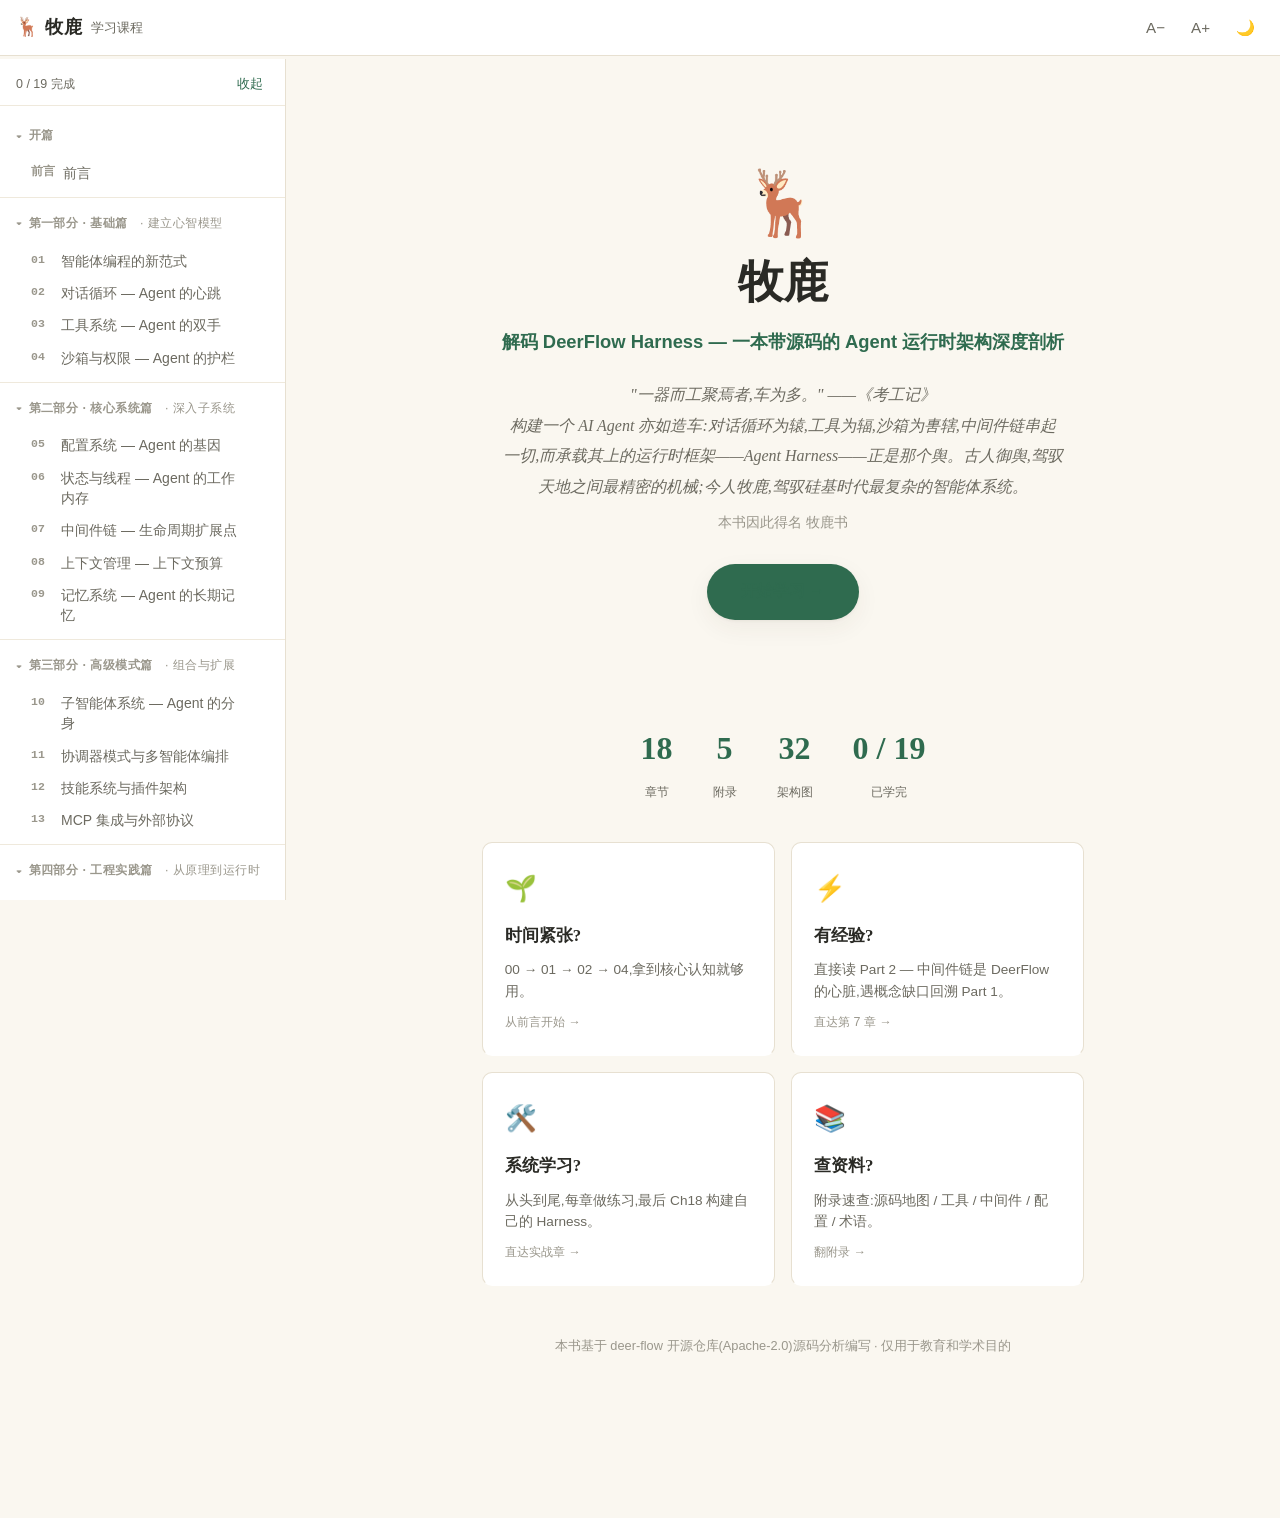
==== site/index.html @ 01003fe4 "牧鹿书:解码 DeerFlow Harness(源码版)初始化 一本带源码的 Agent 运行时架构深度剖析,附零构建课程站点。  - 正文:前言 + 4 部分 18 章 + 5 附录(附录为源码地图" ====
<!DOCTYPE html>
<html lang="zh-CN" data-theme="light">
<head>
  <meta charset="UTF-8" />
  <meta name="viewport" content="width=device-width, initial-scale=1.0" />
  <title>牧鹿 · 解码 DeerFlow Harness — 学习课程</title>
  <meta name="description" content="一本带源码的 Agent 运行时架构深度剖析。把字节开源的 DeerFlow 一行行读给你看。" />
  <meta name="color-scheme" content="light dark" />

  <!-- highlight.js 主题(随主题切换) -->
  <link id="hlTheme" rel="stylesheet" href="assets/vendor/highlight-github.min.css" />
  <!-- 设计系统 -->
  <link rel="stylesheet" href="assets/style.css" />

  <!-- vendored 库(本地,可离线) -->
  <script src="assets/vendor/marked.min.js"></script>
  <script src="assets/vendor/highlight.min.js"></script>
  <script src="assets/vendor/mermaid.min.js"></script>
</head>
<body>
  <div id="app">
    <header class="topbar">
      <button class="icon-btn" id="menuToggle" aria-label="目录" title="目录">☰</button>
      <a class="brand" href="#/" title="返回封面">🦌 <span class="brand-text">牧鹿</span></a>
      <span class="topbar-title" id="topbarTitle">学习课程</span>
      <span class="topbar-spacer"></span>
      <button class="icon-btn" id="fontDec" title="缩小字号" aria-label="缩小字号">A−</button>
      <button class="icon-btn" id="fontInc" title="放大字号" aria-label="放大字号">A+</button>
      <button class="icon-btn" id="themeToggle" title="切换深色/浅色" aria-label="切换主题">🌙</button>
    </header>
    <div class="progress-bar" aria-hidden="true"><div id="readProgress"></div></div>

    <div class="layout">
      <aside class="sidebar" id="sidebar" aria-label="课程目录">
        <div class="sidebar-inner">
          <div class="sidebar-head">
            <span class="sidebar-progress" id="sidebarProgress">0 / 18</span>
            <button class="link-btn" id="collapseAll" title="展开/收起全部">收起</button>
          </div>
          <nav id="sidebarNav"></nav>
        </div>
      </aside>
      <div class="sidebar-backdrop" id="sidebarBackdrop"></div>

      <main class="content" id="content" tabindex="-1">
        <div class="loading">加载中…</div>
      </main>

      <aside class="outline" id="outline" aria-label="本页大纲"></aside>
    </div>
  </div>

  <script src="assets/app.js"></script>
</body>
</html>
---- site/assets/vendor/highlight-github.min.css ----
pre code.hljs{display:block;overflow-x:auto;padding:1em}code.hljs{padding:3px 5px}/*!
  Theme: GitHub
  Description: Light theme as seen on github.com
  Author: github.com
  Maintainer: @Hirse
  Updated: 2021-05-15

  Outdated base version: https://github.com/primer/github-syntax-light
  Current colors taken from GitHub's CSS
*/.hljs{color:#24292e;background:#fff}.hljs-doctag,.hljs-keyword,.hljs-meta .hljs-keyword,.hljs-template-tag,.hljs-template-variable,.hljs-type,.hljs-variable.language_{color:#d73a49}.hljs-title,.hljs-title.class_,.hljs-title.class_.inherited__,.hljs-title.function_{color:#6f42c1}.hljs-attr,.hljs-attribute,.hljs-literal,.hljs-meta,.hljs-number,.hljs-operator,.hljs-selector-attr,.hljs-selector-class,.hljs-selector-id,.hljs-variable{color:#005cc5}.hljs-meta .hljs-string,.hljs-regexp,.hljs-string{color:#032f62}.hljs-built_in,.hljs-symbol{color:#e36209}.hljs-code,.hljs-comment,.hljs-formula{color:#6a737d}.hljs-name,.hljs-quote,.hljs-selector-pseudo,.hljs-selector-tag{color:#22863a}.hljs-subst{color:#24292e}.hljs-section{color:#005cc5;font-weight:700}.hljs-bullet{color:#735c0f}.hljs-emphasis{color:#24292e;font-style:italic}.hljs-strong{color:#24292e;font-weight:700}.hljs-addition{color:#22863a;background-color:#f0fff4}.hljs-deletion{color:#b31d28;background-color:#ffeef0}
---- site/assets/style.css ----
/* ==========================================================================
   牧鹿学习课程 — 设计系统
   主题:森林绿 + 暖纸(亮) / 深炭 + 鹿角绿(暗)
   ========================================================================== */

:root {
  /* 字号缩放(顶栏 A−/A+ 调) */
  --font-scale: 1;
  --font-base: calc(16px * var(--font-scale));

  /* 衬线标题 / 无衬线正文 / 等宽代码 */
  --font-serif: "Noto Serif SC", "Source Han Serif SC", "Songti SC", Georgia, "Times New Roman", serif;
  --font-sans: -apple-system, BlinkMacSystemFont, "Segoe UI", "PingFang SC",
    "Noto Sans SC", "Microsoft YaHei", "Hiragino Sans GB", sans-serif;
  --font-mono: "JetBrains Mono", "SF Mono", "Cascadia Code", Menlo, Consolas,
    "Liberation Mono", monospace;

  --sidebar-w: 286px;
  --outline-w: 232px;
  --topbar-h: 56px;
  --content-max: 820px;
  --radius: 10px;
  --radius-sm: 6px;
}

/* 亮色(牧鹿:暖纸 + 森林绿) */
[data-theme="light"] {
  --bg: #faf7f0;
  --bg-elev: #ffffff;
  --bg-soft: #f3eee3;
  --fg: #2a2a25;
  --fg-muted: #6c6a60;
  --fg-faint: #9a978c;
  --border: #e7e0d1;
  --border-soft: #efe9dc;
  --primary: #2f6b4f;
  --primary-soft: #e6f0ea;
  --primary-fg: #ffffff;
  --accent: #b8853a;
  --link: #2f6b4f;
  --link-hover: #1f5238;
  --code-bg: #f6f2e8;
  --code-border: #e3dccd;
  --shadow: 0 1px 3px rgba(60, 50, 30, 0.06), 0 8px 24px rgba(60, 50, 30, 0.06);
  /* callout */
  --c-design-bg: #fdf6e8; --c-design-bd: #e8b955; --c-design-fg: #8a5a12; --c-design-ico: "💡";
  --c-xref-bg: #ecf3f8; --c-xref-bd: #5b9bd5; --c-xref-fg: #1f4e79; --c-xref-ico: "🔗";
  --c-stmt-bg: #f2f1ee; --c-stmt-bd: #a8a496; --c-stmt-fg: #555046; --c-stmt-ico: "📌";
  --c-quote-bg: #f5f1e8; --c-quote-bd: #c9bfa6; --c-quote-fg: #6c6a60;
}

/* 暗色(深炭 + 鹿角绿) */
[data-theme="dark"] {
  --bg: #16191a;
  --bg-elev: #1f2422;
  --bg-soft: #262b29;
  --fg: #e7e4dc;
  --fg-muted: #a3a096;
  --fg-faint: #6e6b62;
  --border: #34393655;
  --border: #333834;
  --border-soft: #2a2e2c;
  --primary: #7fb392;
  --primary-soft: #1f2e28;
  --primary-fg: #0d100e;
  --accent: #d4a85a;
  --link: #7fb392;
  --link-hover: #9ec9ad;
  --code-bg: #16191a;
  --code-border: #2c322e;
  --shadow: 0 1px 3px rgba(0,0,0,0.3), 0 8px 28px rgba(0,0,0,0.25);
  --c-design-bg: #2a2415; --c-design-bd: #b8853a; --c-design-fg: #e0b876; --c-design-ico: "💡";
  --c-xref-bg: #16212c; --c-xref-bd: #4a7ea8; --c-xref-fg: #8fb8d8; --c-xref-ico: "🔗";
  --c-stmt-bg: #222220; --c-stmt-bd: #6c6a60; --c-stmt-fg: #b0ada2; --c-stmt-ico: "📌";
  --c-quote-bg: #1c201e; --c-quote-bd: #3d423e; --c-quote-fg: #a3a096;
}

* { box-sizing: border-box; }
html { scroll-behavior: smooth; }
html, body { height: 100%; margin: 0; }
body {
  font-family: var(--font-sans);
  font-size: var(--font-base);
  line-height: 1.8;
  color: var(--fg);
  background: var(--bg);
  -webkit-font-smoothing: antialiased;
  text-rendering: optimizeLegibility;
  transition: background 0.25s ease, color 0.25s ease;
}

/* ===== 顶栏 ===== */
.topbar {
  position: fixed; top: 0; left: 0; right: 0; height: var(--topbar-h); z-index: 50;
  display: flex; align-items: center; gap: 8px; padding: 0 16px;
  background: var(--bg-elev); border-bottom: 1px solid var(--border);
}
.brand {
  display: flex; align-items: center; gap: 6px;
  font-family: var(--font-serif); font-weight: 700; font-size: 1.15rem;
  color: var(--fg); text-decoration: none;
}
.brand-text { letter-spacing: 0.05em; }
.topbar-title {
  font-size: 0.82rem; color: var(--fg-muted); overflow: hidden; text-overflow: ellipsis;
  white-space: nowrap; max-width: 40vw;
}
.topbar-spacer { flex: 1; }
.icon-btn {
  display: inline-flex; align-items: center; justify-content: center;
  min-width: 34px; height: 34px; padding: 0 8px;
  border: 1px solid transparent; border-radius: var(--radius-sm);
  background: transparent; color: var(--fg-muted); cursor: pointer;
  font-size: 0.95rem; transition: all 0.15s ease;
}
.icon-btn:hover { background: var(--bg-soft); color: var(--fg); }
.link-btn {
  background: none; border: none; color: var(--link); cursor: pointer;
  font-size: 0.8rem; padding: 2px 6px; border-radius: 4px;
}
.link-btn:hover { background: var(--primary-soft); }

/* 顶部阅读进度条 */
.progress-bar { position: fixed; top: var(--topbar-h); left: 0; right: 0; height: 3px; background: transparent; z-index: 49; }
#readProgress { height: 100%; width: 0; background: var(--primary); transition: width 0.1s linear; }

/* ===== 布局 ===== */
.layout { display: flex; align-items: flex-start; margin-top: calc(var(--topbar-h) + 3px); min-height: calc(100vh - var(--topbar-h) - 3px); }

/* ===== 侧栏 ===== */
.sidebar {
  position: sticky; top: calc(var(--topbar-h) + 3px);
  width: var(--sidebar-w); height: calc(100vh - var(--topbar-h) - 3px);
  overflow-y: auto; flex-shrink: 0;
  background: var(--bg-elev); border-right: 1px solid var(--border);
  padding: 14px 0 60px;
}
.sidebar-head {
  display: flex; align-items: center; justify-content: space-between;
  padding: 0 16px 10px; margin-bottom: 4px; border-bottom: 1px solid var(--border-soft);
}
.sidebar-progress {
  font-size: 0.78rem; color: var(--fg-muted); font-variant-numeric: tabular-nums;
}
.nav-group { padding: 6px 0; border-bottom: 1px solid var(--border-soft); }
.nav-group-title {
  display: flex; align-items: center; gap: 6px;
  padding: 8px 16px; font-size: 0.78rem; font-weight: 700; letter-spacing: 0.04em;
  color: var(--fg-faint); text-transform: none; cursor: pointer; user-select: none;
}
.nav-group-title .chev { transition: transform 0.2s ease; font-size: 0.7rem; }
.nav-group.collapsed .chev { transform: rotate(-90deg); }
.nav-group.collapsed .nav-items { display: none; }
.nav-items { padding: 2px 0; }
.nav-item {
  display: flex; align-items: flex-start; gap: 8px;
  padding: 6px 16px 6px 28px; text-decoration: none; color: var(--fg-muted);
  font-size: 0.875rem; line-height: 1.45; border-left: 3px solid transparent;
  transition: all 0.12s ease; position: relative;
}
.nav-item:hover { background: var(--bg-soft); color: var(--fg); }
.nav-item.active { color: var(--primary); border-left-color: var(--primary); background: var(--primary-soft); font-weight: 600; }
.nav-item .num {
  flex-shrink: 0; font-family: var(--font-mono); font-size: 0.72rem; font-weight: 700;
  color: var(--fg-faint); min-width: 22px; padding-top: 1px;
}
.nav-item.active .num { color: var(--primary); }
.nav-item .done {
  flex-shrink: 0; font-size: 0.8rem; color: var(--primary); visibility: hidden;
}
.nav-item.completed .done { visibility: visible; }
.nav-item .label { flex: 1; }

/* ===== 内容区 ===== */
.content {
  flex: 1; min-width: 0; padding: 40px 56px 120px;
  display: flex; justify-content: center;
}
.content > .doc { width: 100%; max-width: var(--content-max); }
.loading { color: var(--fg-muted); padding: 60px 0; text-align: center; }

/* 章节标题区 */
.chapter-eyebrow {
  font-size: 0.82rem; font-weight: 700; letter-spacing: 0.06em; color: var(--primary);
  margin-bottom: 8px; text-transform: none;
}
.content h1 {
  font-family: var(--font-serif); font-size: 2.1rem; line-height: 1.3; font-weight: 800;
  margin: 0 0 28px; color: var(--fg); letter-spacing: -0.01em;
  padding-bottom: 18px; border-bottom: 2px solid var(--border);
}
.content h2 {
  font-family: var(--font-serif); font-size: 1.5rem; font-weight: 700;
  margin: 48px 0 16px; padding-top: 8px; color: var(--fg);
  border-top: 1px solid var(--border-soft); padding-top: 28px; scroll-margin-top: 84px;
}
.content h3 { font-size: 1.2rem; font-weight: 700; margin: 32px 0 12px; color: var(--fg); scroll-margin-top: 84px; }
.content h4 { font-size: 1.02rem; font-weight: 700; margin: 24px 0 8px; color: var(--fg); scroll-margin-top: 84px; }
.content p { margin: 0 0 16px; }
.content a { color: var(--link); text-decoration: none; border-bottom: 1px solid transparent; transition: border-color 0.15s; }
.content a:hover { border-bottom-color: var(--link); color: var(--link-hover); }
.content strong { font-weight: 700; color: var(--fg); }
.content ul, .content ol { margin: 0 0 16px; padding-left: 1.5em; }
.content li { margin: 4px 0; }
.content li::marker { color: var(--primary); }
.content hr { border: none; border-top: 1px solid var(--border); margin: 36px 0; }

/* 行内代码 */
.content code { font-family: var(--font-mono); font-size: 0.86em; background: var(--code-bg);
  border: 1px solid var(--code-border); border-radius: 4px; padding: 0.1em 0.4em; color: var(--accent); }
/* 标题里的行内代码别加背景 */
.content h1 code, .content h2 code, .content h3 code { background: none; border: none; padding: 0; color: inherit; }

/* 代码块 + 源码徽标 */
.codeblock { margin: 22px 0; }
.code-caption {
  display: flex; align-items: center; gap: 8px;
  padding: 6px 12px; font-family: var(--font-mono); font-size: 0.76rem;
  background: var(--bg-soft); border: 1px solid var(--code-border); border-bottom: none;
  border-radius: var(--radius) var(--radius) 0 0; color: var(--fg-muted);
  overflow-x: auto; white-space: nowrap;
}
.code-caption .ico { flex-shrink: 0; }
.code-caption .path { color: var(--fg); }
.code-caption .lines {
  flex-shrink: 0; color: var(--primary); background: var(--primary-soft);
  padding: 1px 7px; border-radius: 10px; font-size: 0.72rem; font-weight: 600;
}
.content pre {
  margin: 0; padding: 16px 18px; overflow-x: auto;
  background: var(--code-bg); border: 1px solid var(--code-border);
  border-radius: 0 0 var(--radius) var(--radius);
}
.content pre:not(.has-caption) { border-radius: var(--radius); }
.content pre code {
  font-family: var(--font-mono); font-size: 0.82em; line-height: 1.65;
  background: none; border: none; padding: 0; color: var(--fg);
  white-space: pre;
}
.codeblock pre { border-radius: 0 0 var(--radius) var(--radius); }

/* mermaid */
.content .mermaid { display: flex; justify-content: center; align-items: center;
  padding: 24px 12px; margin: 22px 0; background: var(--bg-elev);
  border: 1px solid var(--border); border-radius: var(--radius); overflow-x: auto; }
.content .mermaid svg { max-width: 100%; height: auto; }
.content .mermaid-error { color: var(--c-design-fg); font-family: var(--font-mono); font-size: 0.8rem; padding: 16px; }

/* ===== Callout 提示框 ===== */
.content blockquote {
  margin: 20px 0; padding: 14px 18px 14px 48px; border-radius: var(--radius-sm);
  border-left: 4px solid var(--c-quote-bd); background: var(--c-quote-bg); color: var(--c-quote-fg);
  position: relative;
}
.content blockquote p:first-child { margin-top: 0; }
.content blockquote p:last-child { margin-bottom: 0; }
.content blockquote.callout { padding-left: 52px; }
.content blockquote.callout::before {
  position: absolute; left: 16px; top: 14px; font-size: 1.1rem; content: var(--ico);
}
.content blockquote.callout-design { --ico: var(--c-design-ico); border-left-color: var(--c-design-bd); background: var(--c-design-bg); color: var(--c-design-fg); }
.content blockquote.callout-xref   { --ico: var(--c-xref-ico);   border-left-color: var(--c-xref-bd);   background: var(--c-xref-bg);   color: var(--c-xref-fg); }
.content blockquote.callout-stmt   { --ico: var(--c-stmt-ico);   border-left-color: var(--c-stmt-bd);   background: var(--c-stmt-bg);   color: var(--c-stmt-fg); }
.content blockquote.callout > p:first-child strong:first-child { font-size: 0.82em; letter-spacing: 0.03em; }

/* ===== 表格 ===== */
.table-wrap { overflow-x: auto; margin: 22px 0; border: 1px solid var(--border); border-radius: var(--radius); }
.content table { width: 100%; border-collapse: collapse; font-size: 0.9rem; }
.content thead { background: var(--bg-soft); }
.content th, .content td { padding: 9px 14px; text-align: left; border-bottom: 1px solid var(--border-soft); vertical-align: top; }
.content th { font-weight: 700; color: var(--fg); white-space: nowrap; }
.content tbody tr:nth-child(even) { background: var(--bg-soft); }
.content tbody tr:last-child td { border-bottom: none; }
.content td code { white-space: nowrap; }

/* ===== 底部导航 ===== */
.chapter-foot {
  display: flex; align-items: stretch; gap: 12px; margin-top: 64px;
  padding-top: 28px; border-top: 2px solid var(--border);
}
.foot-nav {
  flex: 1; padding: 14px 16px; border: 1px solid var(--border); border-radius: var(--radius);
  text-decoration: none; color: var(--fg-muted); transition: all 0.15s; min-width: 0;
}
.foot-nav:hover { border-color: var(--primary); background: var(--primary-soft); }
.foot-nav .lbl { font-size: 0.74rem; color: var(--fg-faint); display: block; }
.foot-nav .ttl { font-size: 0.92rem; color: var(--fg); font-weight: 600; overflow: hidden; text-overflow: ellipsis; white-space: nowrap; }
.foot-nav.next { text-align: right; }
.foot-complete {
  display: flex; flex-direction: column; align-items: center; justify-content: center; gap: 4px;
  padding: 0 18px; border: 1px solid var(--border); border-radius: var(--radius);
  background: var(--bg-soft); cursor: pointer; min-width: 96px;
}
.foot-complete .check { font-size: 1.3rem; color: var(--fg-faint); }
.foot-complete.done { background: var(--primary-soft); border-color: var(--primary); }
.foot-complete.done .check { color: var(--primary); }
.foot-complete .lbl { font-size: 0.72rem; color: var(--fg-muted); }

/* ===== 右侧大纲 ===== */
.outline {
  position: sticky; top: calc(var(--topbar-h) + 3px);
  width: var(--outline-w); height: calc(100vh - var(--topbar-h) - 3px);
  overflow-y: auto; flex-shrink: 0; padding: 40px 20px 60px;
}
.outline-title { font-size: 0.74rem; font-weight: 700; letter-spacing: 0.06em; color: var(--fg-faint); margin: 0 0 12px; text-transform: uppercase; }
.outline a { display: block; padding: 4px 0 4px 12px; font-size: 0.8rem; color: var(--fg-muted); text-decoration: none; border-left: 2px solid transparent; line-height: 1.4; }
.outline a:hover { color: var(--fg); }
.outline a.active { color: var(--primary); border-left-color: var(--primary); font-weight: 600; }
.outline a.lvl3 { padding-left: 24px; font-size: 0.76rem; }
.outline a.lvl4 { padding-left: 36px; font-size: 0.74rem; color: var(--fg-faint); }

/* ==========================================================================
   封面页
   ========================================================================== */
.cover { max-width: 920px; margin: 0 auto; padding: 24px 0; }
.cover-hero { text-align: center; padding: 48px 20px 56px; }
.cover-hero .deer { font-size: 4rem; line-height: 1; margin-bottom: 18px; }
.cover-hero h1 {
  font-family: var(--font-serif); font-size: 2.8rem; font-weight: 800; margin: 0 0 14px;
  color: var(--fg); letter-spacing: -0.01em; border: none; padding: 0;
}
.cover-hero .subtitle { font-size: 1.15rem; color: var(--primary); font-weight: 600; margin-bottom: 22px; }
.cover-hero .quote {
  font-family: var(--font-serif); font-size: 1rem; color: var(--fg-muted);
  max-width: 560px; margin: 0 auto; line-height: 1.9; font-style: italic;
}
.cover-hero .quote cite { display: block; margin-top: 8px; font-style: normal; font-size: 0.85rem; color: var(--fg-faint); }
.cover-cta { text-align: center; margin: 28px 0 8px; }
.btn-primary {
  display: inline-block; padding: 13px 34px; background: var(--primary); color: var(--primary-fg);
  border: none; border-radius: 999px; font-size: 1rem; font-weight: 600; cursor: pointer;
  text-decoration: none; transition: transform 0.12s, box-shadow 0.12s; box-shadow: var(--shadow);
}
.btn-primary:hover { transform: translateY(-2px); color: var(--primary-fg); }
.cover-stats { display: flex; justify-content: center; gap: 40px; margin: 36px 0; flex-wrap: wrap; }
.stat { text-align: center; }
.stat .num { font-family: var(--font-serif); font-size: 2rem; font-weight: 800; color: var(--primary); display: block; }
.stat .lbl { font-size: 0.78rem; color: var(--fg-muted); }
.cover-features { display: grid; grid-template-columns: repeat(auto-fit, minmax(220px, 1fr)); gap: 16px; margin: 32px 0; }
.feature-card {
  padding: 22px 22px; background: var(--bg-elev); border: 1px solid var(--border);
  border-radius: var(--radius); transition: transform 0.12s, box-shadow 0.12s; text-decoration: none; color: var(--fg);
}
.feature-card:hover { transform: translateY(-3px); box-shadow: var(--shadow); border-color: var(--primary); }
.feature-card .emoji { font-size: 1.6rem; display: block; margin-bottom: 10px; }
.feature-card h3 { margin: 0 0 8px; font-size: 1.05rem; font-family: var(--font-serif); }
.feature-card p { margin: 0; font-size: 0.85rem; color: var(--fg-muted); line-height: 1.6; }
.feature-card .target { font-size: 0.78rem; color: var(--fg-faint); margin-top: 8px; display: block; }

/* ==========================================================================
   响应式
   ========================================================================== */
@media (max-width: 1280px) {
  .outline { display: none; }
}
@media (max-width: 960px) {
  :root { --font-base: calc(15px * var(--font-scale)); }
  .sidebar {
    position: fixed; top: var(--topbar-h); left: 0; bottom: 0; height: auto;
    z-index: 45; transform: translateX(-100%); transition: transform 0.25s ease;
    box-shadow: var(--shadow);
  }
  .sidebar.open { transform: translateX(0); }
  .sidebar-backdrop {
    display: none; position: fixed; inset: var(--topbar-h) 0 0 0; background: rgba(0,0,0,0.4); z-index: 44;
  }
  .sidebar-backdrop.show { display: block; }
  .content { padding: 28px 20px 100px; }
  .topbar-title { display: none; }
  #menuToggle { display: inline-flex; }
}
@media (min-width: 961px) {
  #menuToggle { display: none; }
  .sidebar-backdrop { display: none; }
}
/* 小屏字号按钮也藏一点 */
@media (max-width: 520px) {
  #fontDec, #fontInc { display: none; }
  .content { padding: 22px 16px 80px; }
  .cover-hero h1 { font-size: 2.1rem; }
}

/* 滚动条 */
.sidebar::-webkit-scrollbar, .outline::-webkit-scrollbar, .content pre::-webkit-scrollbar { width: 8px; height: 8px; }
.sidebar::-webkit-scrollbar-thumb, .outline::-webkit-scrollbar-thumb, .content pre::-webkit-scrollbar-thumb { background: var(--border); border-radius: 4px; }
.sidebar::-webkit-scrollbar-track, .outline::-webkit-scrollbar-track { background: transparent; }

/* 选中文本 */
::selection { background: var(--primary-soft); color: var(--primary); }
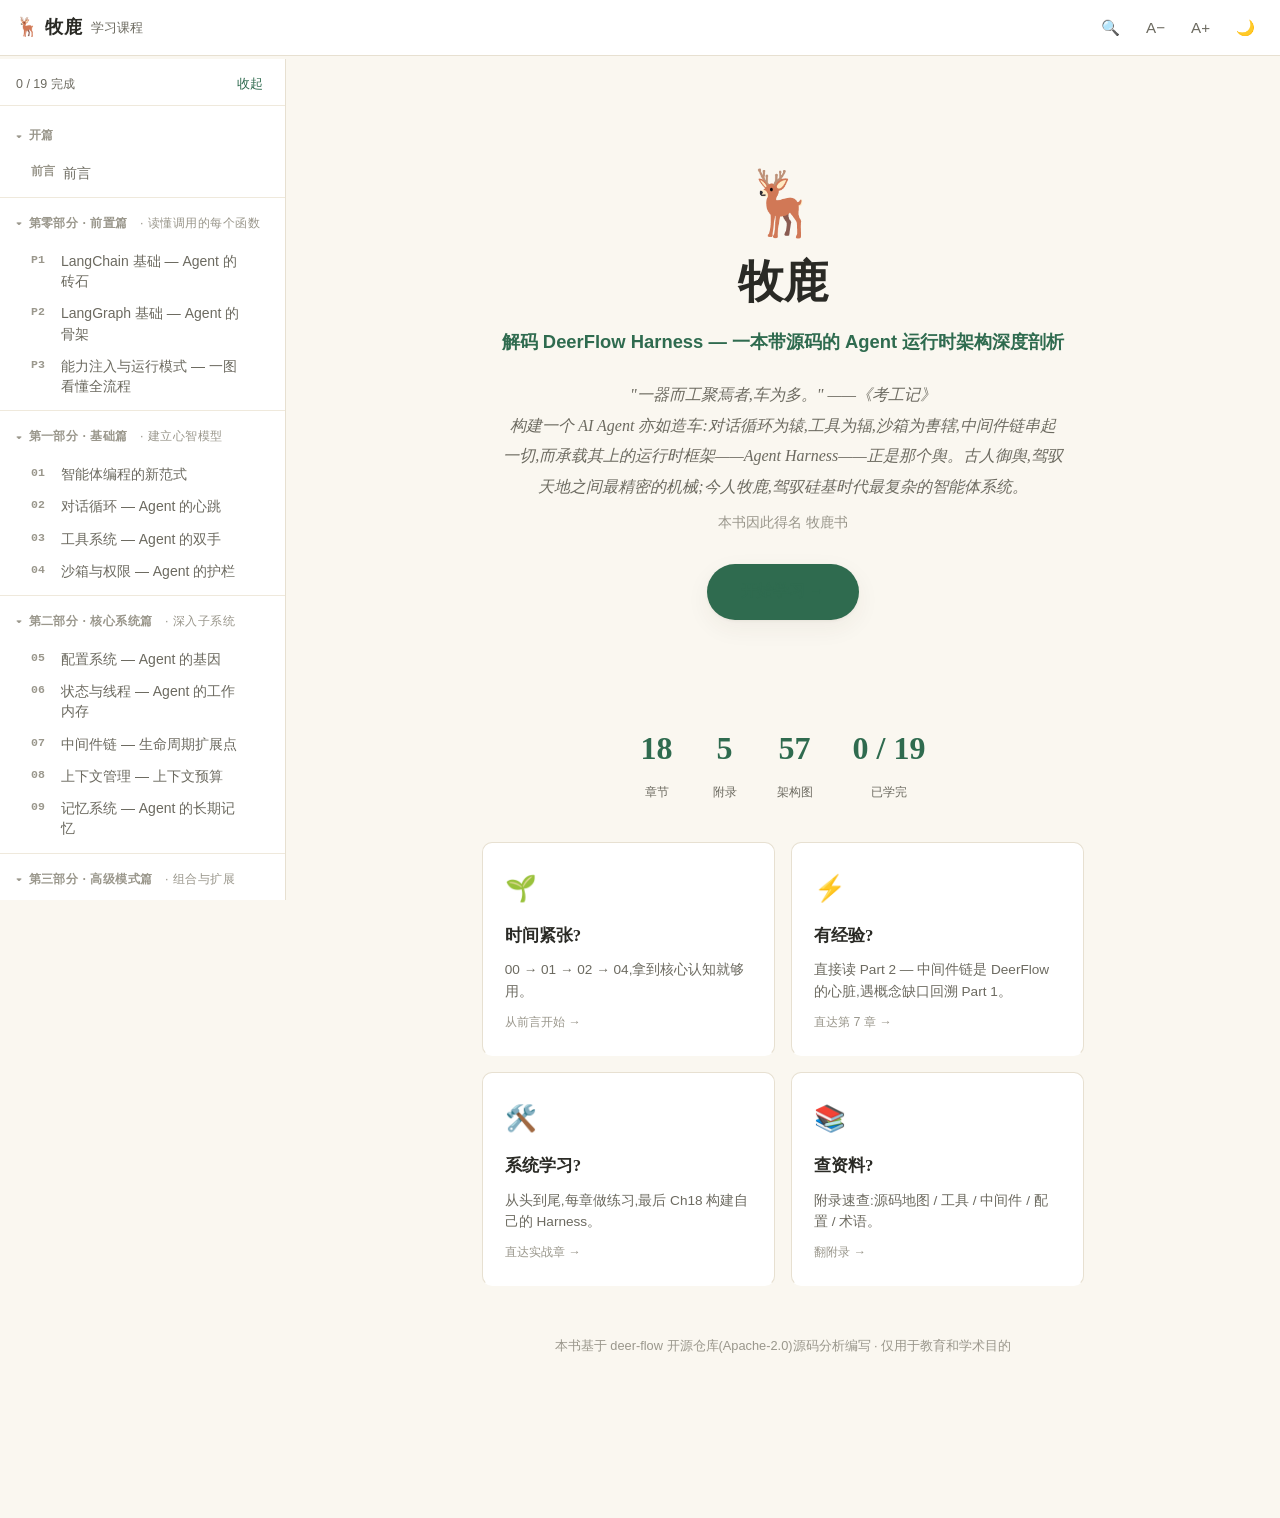
==== commit bd1d5583: "docs(book): add full-text search Add a 🔍 button in the topbar (Ctrl/Cmd+K and / shortcuts) opening a" ====
--- a/site/index.html
+++ b/site/index.html
@@ -24,6 +24,7 @@
       <a class="brand" href="#/" title="返回封面">🦌 <span class="brand-text">牧鹿</span></a>
       <span class="topbar-title" id="topbarTitle">学习课程</span>
       <span class="topbar-spacer"></span>
+      <button class="icon-btn" id="searchBtn" title="搜索 (Ctrl+K)" aria-label="搜索">🔍</button>
       <button class="icon-btn" id="fontDec" title="缩小字号" aria-label="缩小字号">A−</button>
       <button class="icon-btn" id="fontInc" title="放大字号" aria-label="放大字号">A+</button>
       <button class="icon-btn" id="themeToggle" title="切换深色/浅色" aria-label="切换主题">🌙</button>
--- a/site/assets/style.css
+++ b/site/assets/style.css
@@ -348,6 +348,65 @@
 .feature-card .target { font-size: 0.78rem; color: var(--fg-faint); margin-top: 8px; display: block; }
 
 /* ==========================================================================
+   搜索
+   ========================================================================== */
+.search-overlay {
+  position: fixed; inset: 0; z-index: 100;
+  background: rgba(20, 18, 12, 0.45);
+  display: none; align-items: flex-start; justify-content: center;
+  padding: 12vh 16px 24px;
+}
+.search-overlay.open { display: flex; }
+body.search-open { overflow: hidden; }
+.search-modal {
+  width: 100%; max-width: 640px;
+  background: var(--bg-elev); border: 1px solid var(--border);
+  border-radius: var(--radius); box-shadow: 0 20px 60px rgba(0,0,0,0.32);
+  overflow: hidden; max-height: 76vh; display: flex; flex-direction: column;
+}
+.search-box {
+  display: flex; align-items: center; gap: 10px;
+  padding: 12px 16px; border-bottom: 1px solid var(--border-soft);
+}
+.search-ico { font-size: 1.1rem; opacity: 0.7; }
+.search-input {
+  flex: 1; min-width: 0; border: none; outline: none; background: transparent;
+  font-family: var(--font-sans); font-size: 1rem; color: var(--fg);
+}
+.search-input::placeholder { color: var(--fg-faint); }
+.search-kbd {
+  flex-shrink: 0; font-family: var(--font-mono); font-size: 0.7rem; color: var(--fg-faint);
+  border: 1px solid var(--border); border-radius: 4px; padding: 1px 6px;
+}
+.search-results { overflow-y: auto; padding: 6px; }
+.search-result {
+  display: flex; align-items: flex-start; gap: 10px;
+  padding: 9px 12px; border-radius: var(--radius-sm); text-decoration: none;
+  color: var(--fg); cursor: pointer; border: 1px solid transparent;
+}
+.search-result:hover, .search-result.active { background: var(--primary-soft); }
+.search-result.active { border-color: var(--primary); }
+.sr-num {
+  flex-shrink: 0; font-family: var(--font-mono); font-size: 0.74rem; font-weight: 700;
+  color: var(--fg-faint); min-width: 22px; padding-top: 3px;
+}
+.sr-main { flex: 1; min-width: 0; }
+.sr-title { display: flex; align-items: center; gap: 8px; font-size: 0.9rem; font-weight: 600; }
+.sr-tag {
+  font-size: 0.62rem; font-weight: 700; color: var(--primary);
+  background: var(--primary-soft); border-radius: 8px; padding: 0 6px; line-height: 1.5;
+}
+.sr-snippet {
+  display: block; font-size: 0.78rem; color: var(--fg-muted); margin-top: 2px;
+  line-height: 1.5; word-break: break-word;
+}
+.sr-sub { color: var(--fg-faint); }
+.search-result mark { background: var(--primary-soft); color: var(--primary); font-weight: 700; padding: 0 1px; border-radius: 2px; }
+.search-empty, .search-hint {
+  padding: 28px 16px; text-align: center; color: var(--fg-faint); font-size: 0.85rem;
+}
+
+/* ==========================================================================
    响应式
    ========================================================================== */
 @media (max-width: 1280px) {
